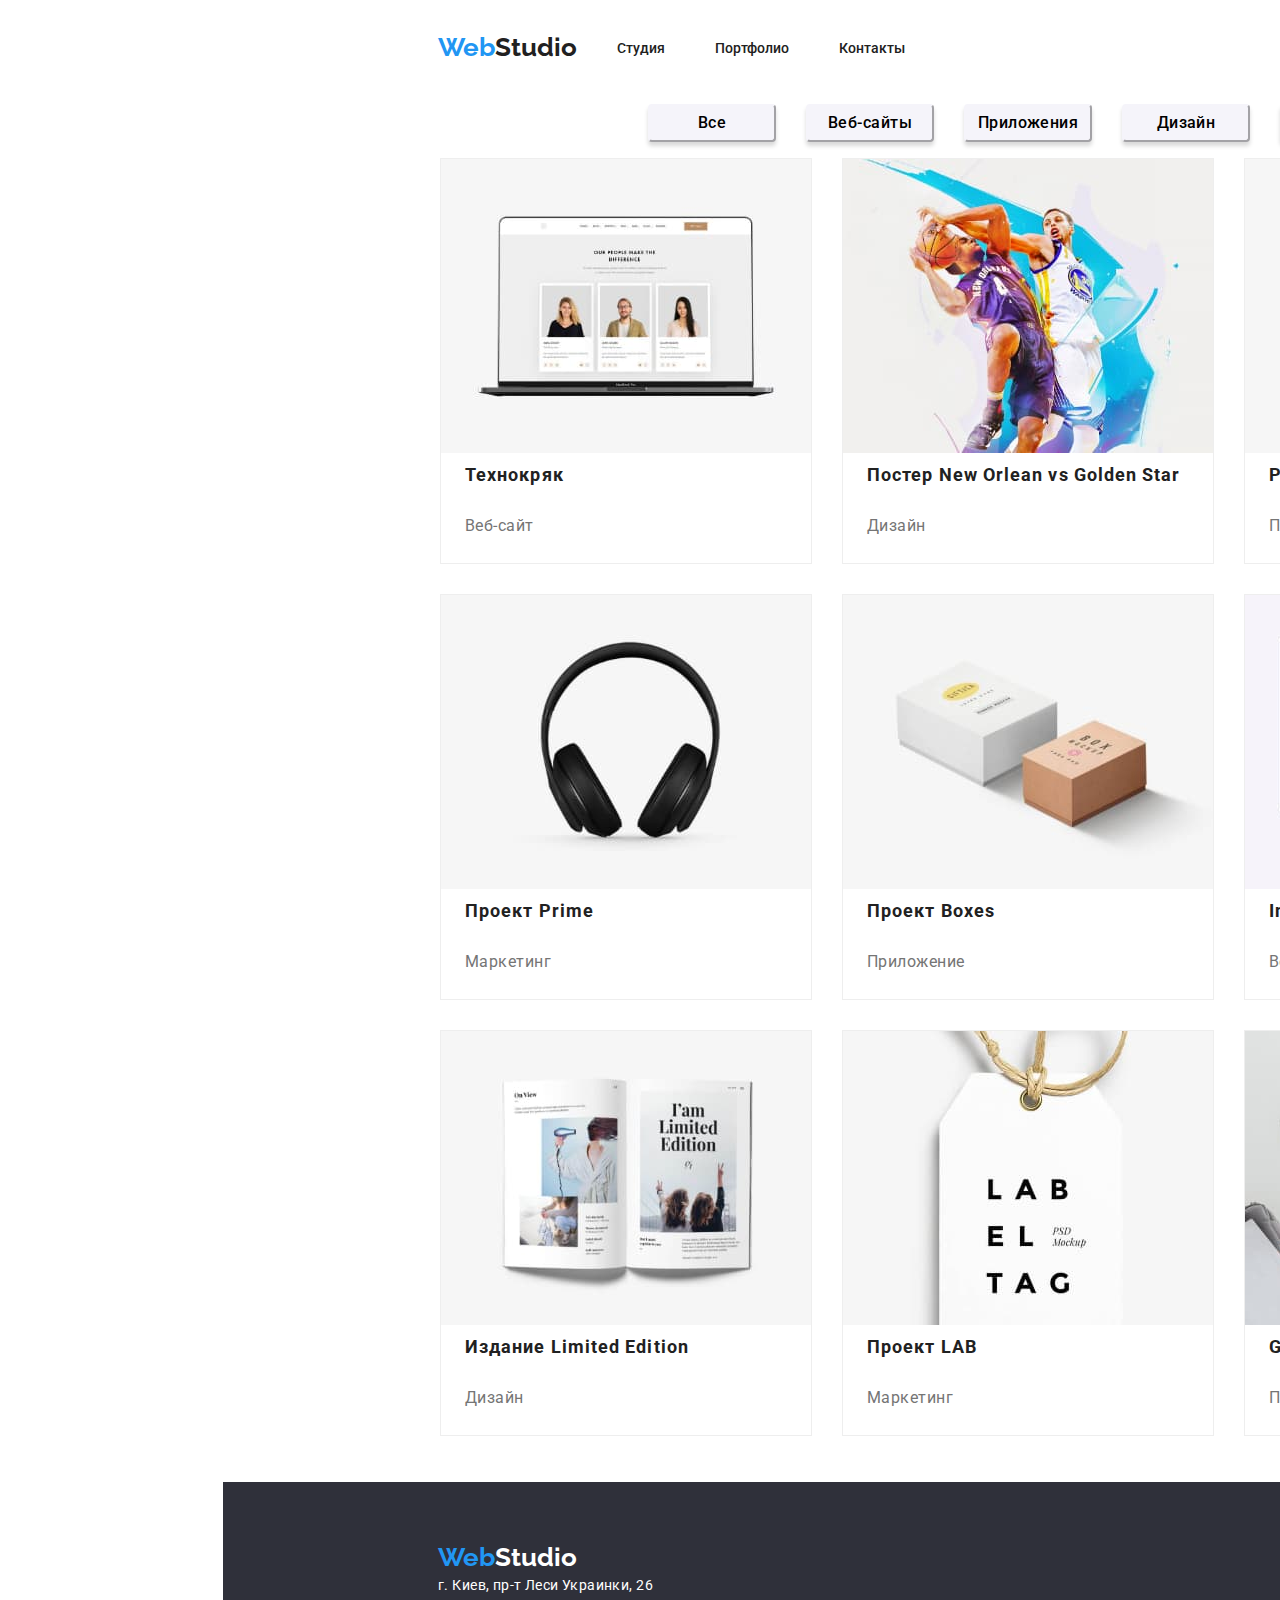
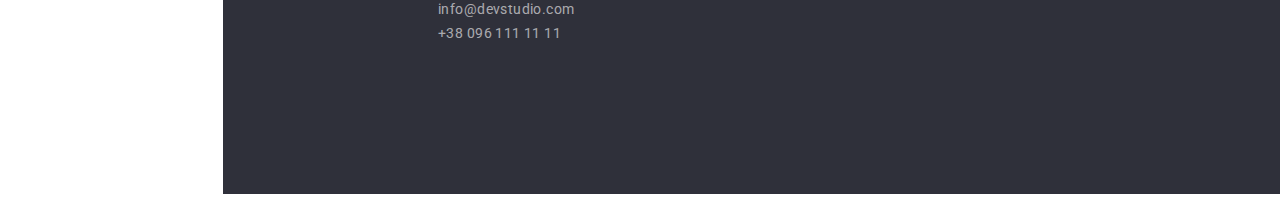
==== portfolio.html @ eaac14f0 "Add files via upload" ====
<!DOCTYPE html>
<html lang="en">
<head>
    <meta charset="UTF-8">
    <meta http-equiv="X-UA-Compatible" content="IE=edge">
    <meta name="viewport" content="width=device-width, initial-scale=1.0">
    <link rel="stylesheet" href="style/style.css">
    <link rel="preconnect" href="https://fonts.googleapis.com">
<link rel="preconnect" href="https://fonts.gstatic.com" crossorigin>
<link href="https://fonts.googleapis.com/css2?family=Raleway:wght@700&family=Roboto:wght@400;500;700;900&display=swap" rel="stylesheet">
    <title>Portfolio</title>
</head>
<body>
    <header>
        <a href="./index.html" class="logo"><span class="Web_logo">Web</span>Studio</a>
        <nav class="navigation">
            <ul class="navigation_list list">
                <li class="navigation_item"><a href="./index.html" class="navigation_link link">Студия</a></li>
                <li class="navigation_item"><a href="" class="navigation_link link">Портфолио</a> </li>
                <li class="navigation_item"><a href="" class="navigation_link link">Контакты</a></li>
            </ul>
        </nav>
        <ul class="contact list">
        <li><a href="mailto:info@devstudio.com" class="mail link">info@devstudio.com</a></li>
        <li><a href="tel:+380961111111" class="tel link">+38 096 111 11 11</a></li>
        </ul>
    </header>
    <main>
     <ul class="buttons list">
        <li class="button_item"><button type="button" class="button_port">Все</button></li>
        <li class="button_item"><button type="button" class="button_port">Веб-сайты</button></li>
        <li class="button_item"><button type="button" class="button_port">Приложения</button></li>
        <li class="button_item"><button type="button" class="button_port">Дизайн</button></li>
        <li class="button_item"><button type="button" class="button_port">Маркетинг</button></li>
     </ul>
     <ul class="examples list">
        <li class="example_item"><img src="images/Технокряк.jpg" alt="Laptop" width="370px"><h3 class="ex_title">Технокряк</h3><p class="type">Веб-сайт</p> </li>
        <li class="example_item"><img src="images/Постер.jpg" alt="Poster" width="370px"><h3 class="ex_title">Постер New Orlean vs Golden Star</h3><p class="type">Дизайн</p></li>
        <li class="example_item"><img src="images/Ресторан.jpg" alt="Restaurant_logo" width="370px"><h3 class="ex_title">Ресторан Seafood</h3><p class="type">Приложение</p></li>
        <li class="example_item"><img src="images/Prime.jpg" alt="Headphones" width="370px"><h3 class="ex_title">Проект Prime</h3><p class="type">Маркетинг</p></li>
        <li class="example_item"><img src="images/Boxes.jpg" alt="Boxes" width="370px"><h3 class="ex_title">Проект Boxes</h3><p class="type">Приложение</p></li>
        <li class="example_item"><img src="images/Inspiration.jpg" alt="Screen" width="370px"><h3 class="ex_title">Inspiration has no Borders</h3><p class="type">Веб-сайт</p></li>
        <li class="example_item"><img src="images/Limited Edition.jpg" alt="Magazine" width="370px"><h3 class="ex_title">Издание Limited Edition</h3><p class="type">Дизайн</p></li>
        <li class="example_item"><img src="images/LAB.jpg" alt="label" width="370px"><h3 class="ex_title">Проект LAB</h3><p class="type">Маркетинг</p></li>
        <li class="example_item"><img src="images/Growing.jpg" alt="Typing_keyboard" width="370px"><h3 class="ex_title">Growing Business</h3><p class="type">Приложение</p></li>
     </ul>


    </main>
    <footer class="footer">
        <a href="./index.html" class="logo"><span class="Web_logo">Web</span>Studio</a>
        <ul class="list_contacts list">
            <li class="item_contacts"><address><a href="https://goo.gl/maps/pPSpnHodNWRAnjXC6" target="_blank" rel="noreferrer noopener" class=" adress link"> г. Киев, пр-т Леси Украинки, 26</a></address></li>
            <li  class="item_contacts"><a href="mailto:info@devstudio.com" class="mail_foot link">info@devstudio.com</a></li>
            <li  class="item_contacts"><a href="tel:+380961111111" class="tel_foot link">+38 096 111 11 11</a></li>
        </ul>
    </footer>
    
</body>
</html>
---- style/style.css ----
/* /* palette */
 /* text main color #212121 */
  /* text add color #757575*/ 
  /* emphasis #2196F3; */
  /* footer main #ffffff */
  /* footer add rgba(255, 255, 255, 0.6); */
  /* font-family: 'Raleway', sans-serif;
font-family: 'Roboto', sans-serif; */


  :root{
    --text-main-color: #212121;
    --text-add-color:#757575;
    --emphasis:#2196F3;
    --text-white-color:#ffffff;
    --text-with-invis:rgba(255, 255, 255, 0.6);
    --background_secondsry:#E5E5E5;

  }
  body{width: 1600px;
padding-left: 215px;}

   /* list_decoration */
.list{list-style: none;}

/* header{ display: flex;
    align-items: center;
    justify-content: space-around;} */

  /* header */
  header{height: 80px;
   display: flex;
   margin-bottom: 0;}
  .logo{text-decoration: none;
    margin-top: 24px;
    margin-left: 215px;
    font-family: 'Raleway', sans-serif;
    font-weight: 700;
    font-size: 26px;
    line-height: 31px;
    color: var(--text-main-color);}
  .logo>.Web_logo{color: var(--emphasis);}

   .navigation_list,.navigation_link{display: flex;
    margin-top: 16px;
    margin-right: 50px;
    font-family: 'Roboto';
    font-style: normal;
    font-weight: 500;
    font-size: 14px;
    line-height: 16px;
    color: var(--text-main-color);
  }
 .link{text-decoration:none;}
 .navigation_link:focus,.navigation_link:hover{color: var(--emphasis);}

 .contact{display: flex;
  margin-left: 315px;
  margin-top: 32px;}
 .mail{margin-right: 50px;}

 .contact,.tel,.mail{font-family: 'Roboto';
    font-style: normal;
    font-weight: 500;
    font-size: 14px;
    line-height: 16px;
    color: var(--text-add-color);
    }

 .mail:hover,.mail:focus{color: var(--emphasis);}


 /* Main */

 /* section_one */
.section_one{
    width: 1600px;
    height: 600px;
    left: 0px;
    top: 80px;
    background-color: #2F303A;}

.section_one>.title_section_one{
    margin-top: 0; 
    padding: 200px 452px 40px;
    font-family: 'Roboto';
    font-style: normal;
    font-weight: 900;
    font-size: 44px;
    line-height: 60px;
    text-align: center;
    letter-spacing: 0.06em;
    text-transform: uppercase;
    color: var(--text-white-color);
}
.button{margin: 0 700px 200px 700px;
    width: 200px;
    height: 50px;
    left: 700px;
    top: 430px;
    background: var(--emphasis);
    box-shadow: 0px 4px 4px rgba(0, 0, 0, 0.15);
    border-radius: 4px;
    font-family: 'Roboto';
    font-style: normal;
    font-weight: 700;
    font-size: 16px;
    line-height: 30px;
    text-align: center;
    letter-spacing: 0.06em;
    color: var(--text-white-color);

}
.button:hover,
.button:focus{
    background-color: rgb(23, 138, 232, 0.5);
    color: #FFFFFF;}
 /* sectio_two */

 .section_two{ height: 300px;
    background-color:var(--background_secondsry);}

 .for_list{display: flex;
    align-items: center;
    justify-content: space-around;
   margin-top: 0;
   padding-top: 94px;
    font-family: 'Roboto';
    font-style: normal;
    font-weight: 400;
    font-size: 14px;
    line-height: 24px;
    letter-spacing: 0.03em;}

  .for_item{width: 270px;
  height: 75px;}
 .for_item h3{font-family: 'Roboto';
    font-style: normal;
    font-weight: 700;
    font-size: 14px;
    line-height: 16px;
    letter-spacing: 0.03em;
    text-transform: uppercase;
    color: var(--text-main-color);}

    /* section_three */

    .section_three{
        background-color: var(--background_secondsry);}

    .about_title{margin-top: 0;
        font-family: 'Roboto';
        font-style: normal;
        font-weight: 700;
        font-size: 36px;
        line-height: 42px;
        text-align: center;
        letter-spacing: 0.03em;
        color: var(--text-main-color);}

    .images_work{margin-bottom: 0;
        display: flex;
        align-items: center;
        justify-content: center;}
    .images_work_item{margin-right: 30px;}

    /* section_four */

    .section_four{background-color:  #F5F4FA;}
    .our_team_title{margin-top: 0;
        padding-top: 94px;
        font-family: 'Roboto';
        font-style: normal;
        font-weight: 700;
        font-size: 36px;
        line-height: 42px;
        text-align: center;
        letter-spacing: 0.03em;
        color: var(--text-main-color);}

    .team_members{display: flex;
        align-items: center;
        justify-content: center;
        margin-bottom: 0;
    }
    .member{margin-right: 30px;
        margin-bottom: 94px;
        width: 270px;
        height: 368px;
        left: 215px;
        top: 1635px;
        background: #FFFFFF;
        box-shadow: 0px 1px 3px rgba(0, 0, 0, 0.12), 0px 1px 1px rgba(0, 0, 0, 0.14), 0px 2px 1px rgba(0, 0, 0, 0.2);
        border-radius: 0px 0px 4px 4px;}
    .member_name{font-family: 'Roboto';
        font-style: normal;
        font-weight: 500;
        font-size: 16px;
        line-height: 19px;
        text-align: center;
        letter-spacing: 0.03em;
        color: var(--text-main-color);}
    .member_position{font-family: 'Roboto';
        font-style: normal;
        font-weight: 400;
        font-size: 16px;
        line-height: 19px;
        text-align: center;
        letter-spacing: 0.03em;}

        /* footer */
        .footer{height: 252px;
            padding-top: 60px;
        background-color:#2F303A}

        .footer>.logo{margin-left: 215px;
            color: var(--text-white-color);}

        .list_contacts{margin: 0;
        padding-left: 0;}
        

        .adress{margin-left: 215px;
            font-family: 'Roboto';
            font-style: normal;
            font-weight: 400;
            font-size: 14px;
            line-height: 24px;
            letter-spacing: 0.03em;
            color: var(--text-white-color);}


        .mail_foot,.tel_foot{margin-left:215px;
            font-family: 'Roboto';
            font-style: normal;
            font-weight: 400;
            font-size: 14px;
            line-height: 24px;
            letter-spacing: 0.03em;
            color: rgba(255, 255, 255, 0.6);
            }
             
            /* portfolio */

            /* buttons */
           .buttons{display: flex;
            align-items: center;
            justify-content: center;
            }

            .button_item{margin-right: 30px;}

           .button_port{
            width: 128px;
            height: 38px;
            left: 576px;
            top: 174px;
            background: #F5F4FA;
            box-shadow: 0px 4px 4px rgba(0, 0, 0, 0.15);
            border-radius: 4px;
            border-color: #F5F4FA;
            font-family: 'Roboto';
            font-style: normal;
            font-weight: 500;
            font-size: 16px;
            line-height: 26px;
            text-align: center;
            letter-spacing: 0.03em;}

            .button_port:hover,.button_port:focus{
                background-color: var(--emphasis);
                color: #FFFFFF;}

                /* examples */

            .examples{ display:flex;
                flex-wrap: wrap;
                align-items: center;
                justify-content: center;
            }
            .example_item{margin-right: 30px;
                margin-bottom: 30px;
                width: 370px;
                height: 404px;
                left: 215px;
                top: 262px;
                
                background: #FFFFFF;
                border: 1px solid #EEEEEE;}

            .ex_title{margin-left: 24px;
                margin-top: 0;
                font-family: 'Roboto';
                font-style: normal;
                font-weight: 700;
                font-size: 18px;
                line-height: 36px;
                letter-spacing: 0.06em;
                color: var(--text-main-color);
                }

            .type{margin-left: 24px;
                font-family: 'Roboto';
                font-style: normal;
                font-weight: 400;
                font-size: 16px;
                line-height: 30px;
                letter-spacing: 0.03em;
                color: var(--text-add-color);}
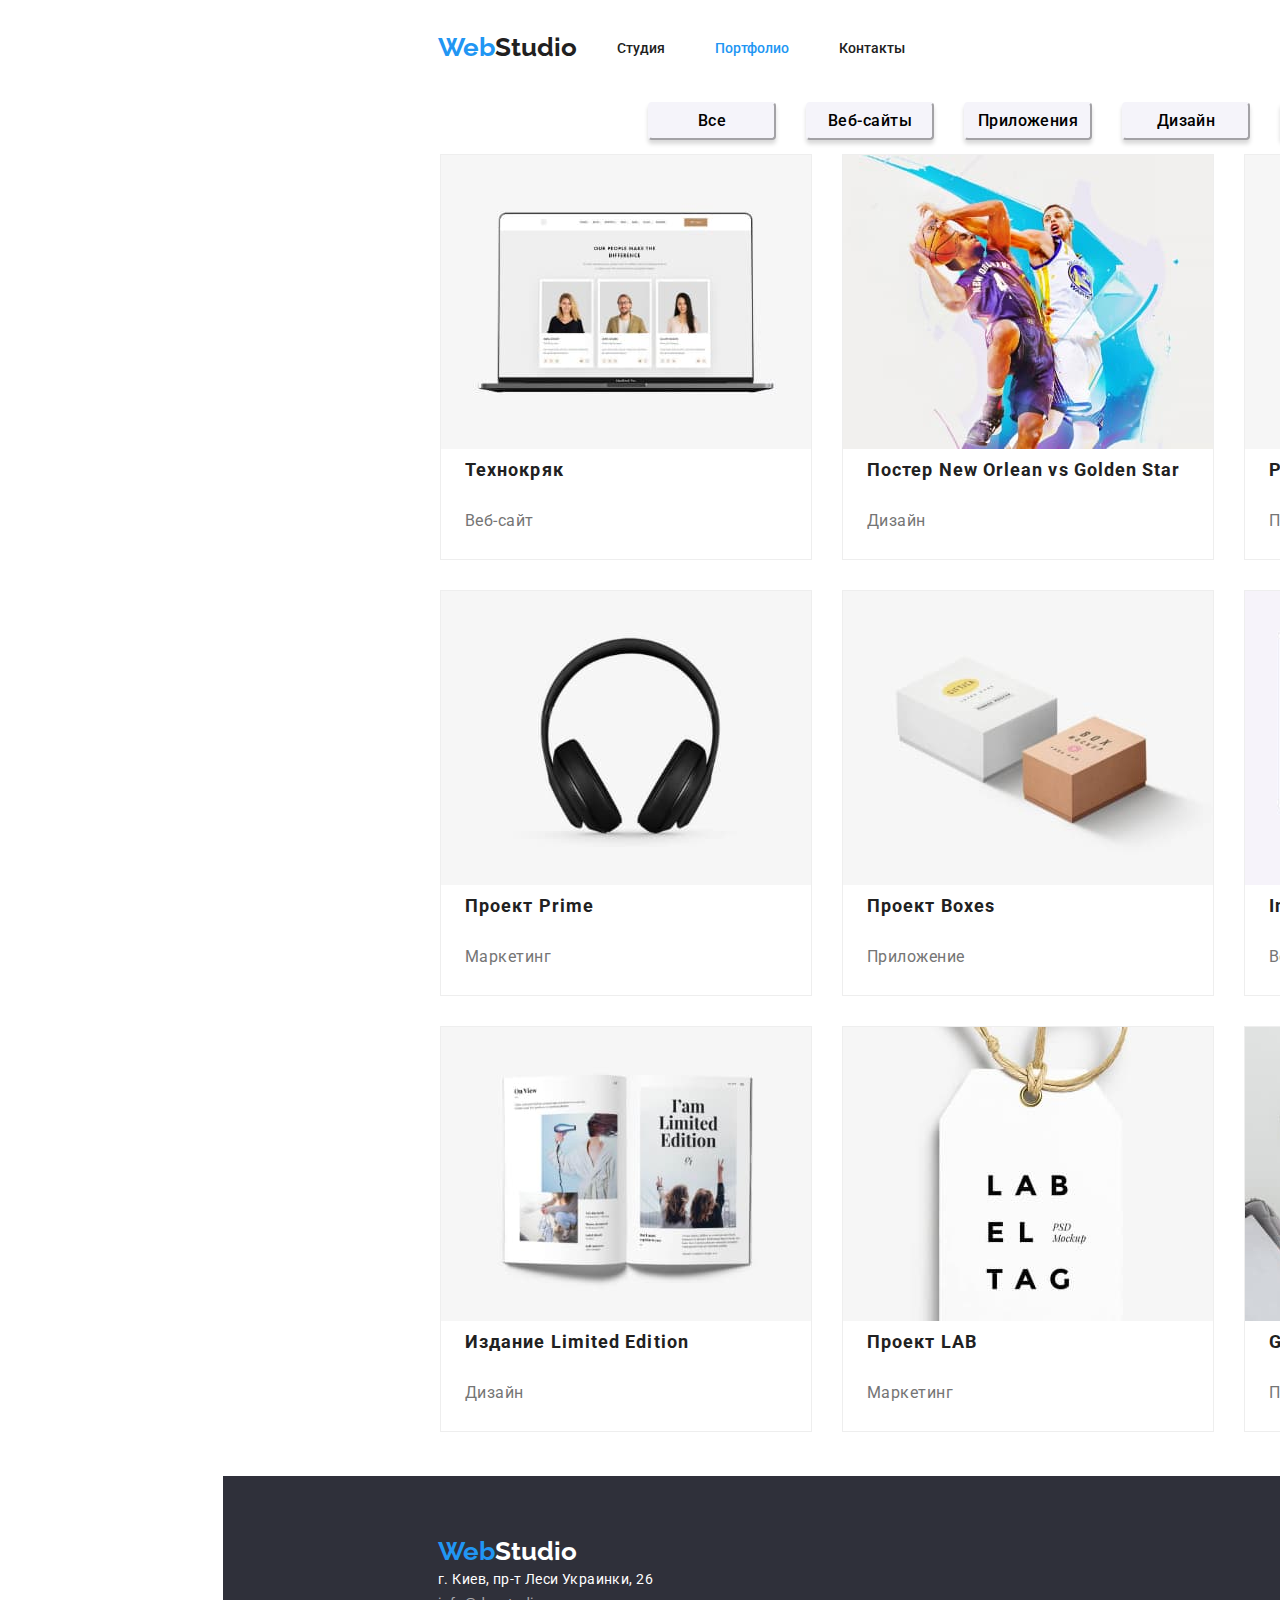
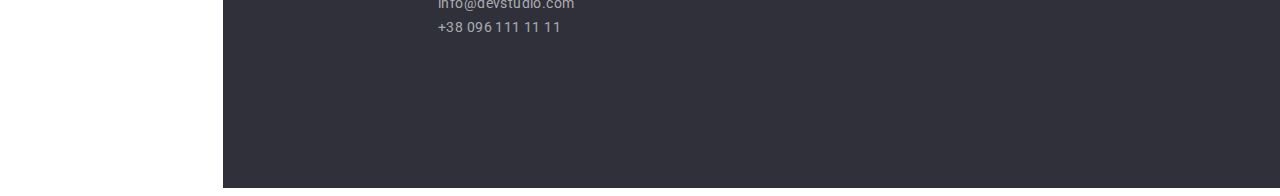
==== commit 969cea96: "changes" ====
--- a/portfolio.html
+++ b/portfolio.html
@@ -17,7 +17,7 @@
         <nav class="navigation">
             <ul class="navigation_list list">
                 <li class="navigation_item"><a href="./index.html" class="navigation_link link">Студия</a></li>
-                <li class="navigation_item"><a href="" class="navigation_link link">Портфолио</a> </li>
+                <li class="navigation_item"><a href="" class="navigation_link link current">Портфолио</a> </li>
                 <li class="navigation_item"><a href="" class="navigation_link link">Контакты</a></li>
             </ul>
         </nav>
@@ -35,15 +35,15 @@
         <li class="button_item"><button type="button" class="button_port">Маркетинг</button></li>
      </ul>
      <ul class="examples list">
-        <li class="example_item"><img src="images/Технокряк.jpg" alt="Laptop" width="370px"><h3 class="ex_title">Технокряк</h3><p class="type">Веб-сайт</p> </li>
-        <li class="example_item"><img src="images/Постер.jpg" alt="Poster" width="370px"><h3 class="ex_title">Постер New Orlean vs Golden Star</h3><p class="type">Дизайн</p></li>
-        <li class="example_item"><img src="images/Ресторан.jpg" alt="Restaurant_logo" width="370px"><h3 class="ex_title">Ресторан Seafood</h3><p class="type">Приложение</p></li>
-        <li class="example_item"><img src="images/Prime.jpg" alt="Headphones" width="370px"><h3 class="ex_title">Проект Prime</h3><p class="type">Маркетинг</p></li>
-        <li class="example_item"><img src="images/Boxes.jpg" alt="Boxes" width="370px"><h3 class="ex_title">Проект Boxes</h3><p class="type">Приложение</p></li>
-        <li class="example_item"><img src="images/Inspiration.jpg" alt="Screen" width="370px"><h3 class="ex_title">Inspiration has no Borders</h3><p class="type">Веб-сайт</p></li>
-        <li class="example_item"><img src="images/Limited Edition.jpg" alt="Magazine" width="370px"><h3 class="ex_title">Издание Limited Edition</h3><p class="type">Дизайн</p></li>
-        <li class="example_item"><img src="images/LAB.jpg" alt="label" width="370px"><h3 class="ex_title">Проект LAB</h3><p class="type">Маркетинг</p></li>
-        <li class="example_item"><img src="images/Growing.jpg" alt="Typing_keyboard" width="370px"><h3 class="ex_title">Growing Business</h3><p class="type">Приложение</p></li>
+        <li class="example_item"><img src="images/Технокряк.jpg" alt="Laptop" width="370"><h3 class="ex_title">Технокряк</h3><p class="type">Веб-сайт</p> </li>
+        <li class="example_item"><img src="images/Постер.jpg" alt="Poster" width="370"><h3 class="ex_title">Постер New Orlean vs Golden Star</h3><p class="type">Дизайн</p></li>
+        <li class="example_item"><img src="images/Ресторан.jpg" alt="Restaurant_logo" width="370"><h3 class="ex_title">Ресторан Seafood</h3><p class="type">Приложение</p></li>
+        <li class="example_item"><img src="images/Prime.jpg" alt="Headphones" width="370"><h3 class="ex_title">Проект Prime</h3><p class="type">Маркетинг</p></li>
+        <li class="example_item"><img src="images/Boxes.jpg" alt="Boxes" width="370"><h3 class="ex_title">Проект Boxes</h3><p class="type">Приложение</p></li>
+        <li class="example_item"><img src="images/Inspiration.jpg" alt="Screen" width="370"><h3 class="ex_title">Inspiration has no Borders</h3><p class="type">Веб-сайт</p></li>
+        <li class="example_item"><img src="images/Limited_Edition.jpg" alt="Magazine" width="370"><h3 class="ex_title">Издание Limited Edition</h3><p class="type">Дизайн</p></li>
+        <li class="example_item"><img src="images/LAB.jpg" alt="label" width="370"><h3 class="ex_title">Проект LAB</h3><p class="type">Маркетинг</p></li>
+        <li class="example_item"><img src="images/Growing.jpg" alt="Typing_keyboard" width="370"><h3 class="ex_title">Growing Business</h3><p class="type">Приложение</p></li>
      </ul>
 
 
--- a/style/style.css
+++ b/style/style.css
@@ -18,7 +18,12 @@
 
   }
   body{width: 1600px;
-padding-left: 215px;}
+    padding-left: 215px;
+    background-color: var(--text-white-color);
+    font-family: 'Roboto';
+    font-style: normal;
+    font-weight: 500;
+    font-size: 14px;}
 
    /* list_decoration */
 .list{list-style: none;}
@@ -44,13 +49,11 @@
    .navigation_list,.navigation_link{display: flex;
     margin-top: 16px;
     margin-right: 50px;
-    font-family: 'Roboto';
-    font-style: normal;
-    font-weight: 500;
-    font-size: 14px;
     line-height: 16px;
     color: var(--text-main-color);
   }
+
+  .navigation_list .navigation_link.current{color: var(--emphasis);}
  .link{text-decoration:none;}
  .navigation_link:focus,.navigation_link:hover{color: var(--emphasis);}
 
@@ -59,15 +62,12 @@
   margin-top: 32px;}
  .mail{margin-right: 50px;}
 
- .contact,.tel,.mail{font-family: 'Roboto';
-    font-style: normal;
-    font-weight: 500;
-    font-size: 14px;
+ .contact,.tel,.mail{
     line-height: 16px;
     color: var(--text-add-color);
     }
 
- .mail:hover,.mail:focus{color: var(--emphasis);}
+ .mail:hover,.mail:focus,.tel:focus,.tel:hover{color: var(--emphasis);}
 
 
  /* Main */
@@ -83,8 +83,6 @@
 .section_one>.title_section_one{
     margin-top: 0; 
     padding: 200px 452px 40px;
-    font-family: 'Roboto';
-    font-style: normal;
     font-weight: 900;
     font-size: 44px;
     line-height: 60px;
@@ -101,8 +99,6 @@
     background: var(--emphasis);
     box-shadow: 0px 4px 4px rgba(0, 0, 0, 0.15);
     border-radius: 4px;
-    font-family: 'Roboto';
-    font-style: normal;
     font-weight: 700;
     font-size: 16px;
     line-height: 30px;
@@ -125,10 +121,7 @@
     justify-content: space-around;
    margin-top: 0;
    padding-top: 94px;
-    font-family: 'Roboto';
-    font-style: normal;
     font-weight: 400;
-    font-size: 14px;
     line-height: 24px;
     letter-spacing: 0.03em;}
 
@@ -149,8 +142,6 @@
         background-color: var(--background_secondsry);}
 
     .about_title{margin-top: 0;
-        font-family: 'Roboto';
-        font-style: normal;
         font-weight: 700;
         font-size: 36px;
         line-height: 42px;
@@ -169,8 +160,6 @@
     .section_four{background-color:  #F5F4FA;}
     .our_team_title{margin-top: 0;
         padding-top: 94px;
-        font-family: 'Roboto';
-        font-style: normal;
         font-weight: 700;
         font-size: 36px;
         line-height: 42px;
@@ -192,16 +181,13 @@
         background: #FFFFFF;
         box-shadow: 0px 1px 3px rgba(0, 0, 0, 0.12), 0px 1px 1px rgba(0, 0, 0, 0.14), 0px 2px 1px rgba(0, 0, 0, 0.2);
         border-radius: 0px 0px 4px 4px;}
-    .member_name{font-family: 'Roboto';
-        font-style: normal;
-        font-weight: 500;
+    .member_name{
         font-size: 16px;
         line-height: 19px;
         text-align: center;
         letter-spacing: 0.03em;
         color: var(--text-main-color);}
-    .member_position{font-family: 'Roboto';
-        font-style: normal;
+    .member_position{
         font-weight: 400;
         font-size: 16px;
         line-height: 19px;
@@ -228,6 +214,8 @@
             line-height: 24px;
             letter-spacing: 0.03em;
             color: var(--text-white-color);}
+
+        .adress:hover,.adress:focus{color: var(--emphasis);}
 
 
         .mail_foot,.tel_foot{margin-left:215px;
@@ -239,6 +227,9 @@
             letter-spacing: 0.03em;
             color: rgba(255, 255, 255, 0.6);
             }
+        .mail_foot:focus,.mail_foot:hover,.tel_foot:focus,.tel_foot:hover{
+            color: var(--emphasis);
+        }
              
             /* portfolio */
 
@@ -271,6 +262,8 @@
                 background-color: var(--emphasis);
                 color: #FFFFFF;}
 
+        .button,.button_port{cursor: pointer;}
+
                 /* examples */
 
             .examples{ display:flex;
@@ -290,8 +283,6 @@
 
             .ex_title{margin-left: 24px;
                 margin-top: 0;
-                font-family: 'Roboto';
-                font-style: normal;
                 font-weight: 700;
                 font-size: 18px;
                 line-height: 36px;
@@ -300,8 +291,6 @@
                 }
 
             .type{margin-left: 24px;
-                font-family: 'Roboto';
-                font-style: normal;
                 font-weight: 400;
                 font-size: 16px;
                 line-height: 30px;
